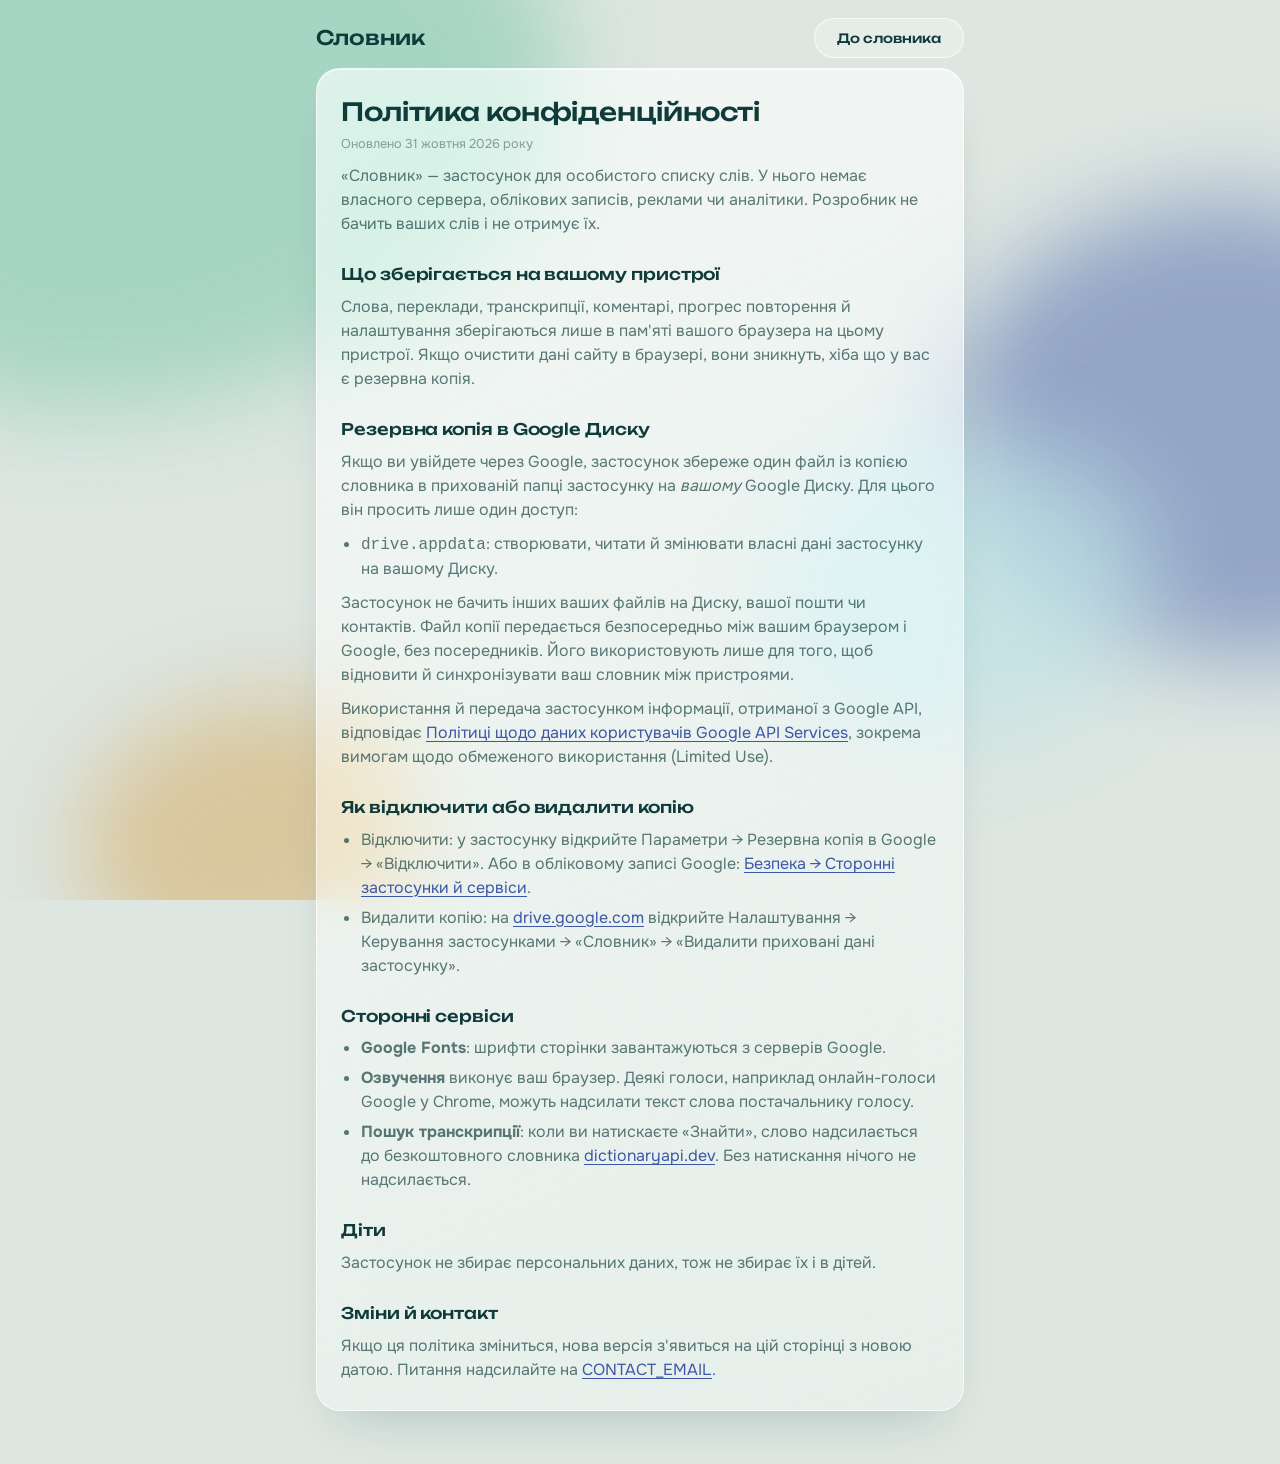
==== privacy.html @ a82ab599 "first commit" ====
<!doctype html>
<html lang="uk">
<head>
  <meta charset="utf-8">
  <meta name="viewport" content="width=device-width, initial-scale=1, viewport-fit=cover">
  <title>Політика конфіденційності</title>
  <meta name="description" content="Які дані зберігає застосунок «Словник» і де.">
  <meta name="theme-color" content="#DDE6E1" media="(prefers-color-scheme: light)">
  <meta name="theme-color" content="#0E2C2D" media="(prefers-color-scheme: dark)">
  <link rel="icon" href="icons/icon.svg" type="image/svg+xml">
  <link rel="preconnect" href="https://fonts.googleapis.com">
  <link rel="preconnect" href="https://fonts.gstatic.com" crossorigin>
  <link href="https://fonts.googleapis.com/css2?family=Onest:wght@400;500;600&family=Unbounded:wght@500&display=swap" rel="stylesheet">
  <link rel="stylesheet" href="styles.css">
  <style>
    body { padding-bottom: 40px; }
    .doc { max-width: 680px; margin: 0 auto; padding: 0 16px; }
    .doc-head { display: flex; align-items: center; justify-content: space-between; gap: 12px; padding: calc(18px + env(safe-area-inset-top)) 0 10px; }
    .doc-head a { color: var(--ink); text-decoration: none; font: 500 var(--t-l)/1 var(--f-display); }
    .doc-head .btn { min-height: 40px; font-size: var(--t-s); }
    article.panel { padding: 28px 24px; }
    article h1 { font: 500 var(--t-xl)/1.2 var(--f-display); letter-spacing: -.015em; }
    article h2 { margin-top: 28px; }
    article p, article li { color: var(--ink-soft); max-width: 64ch; }
    article p { margin-top: 10px; }
    article ul { margin: 10px 0 0; padding-left: 20px; }
    article li { margin-top: 6px; }
    article a { color: var(--accent); text-underline-offset: 3px; }
    .updated { margin-top: 8px; font-size: var(--t-s); color: var(--ink-faint); }
  </style>
</head>
<body>
  <div class="sea" aria-hidden="true">
    <span class="pebble p1"></span><span class="pebble p2"></span><span class="pebble p3"></span><span class="pebble p4"></span>
  </div>
  <div class="doc">
    <header class="doc-head">
      <a href="./">Словник</a>
      <a class="btn ghost" href="./" style="white-space:nowrap">До словника</a>
    </header>

    <article class="panel glass">
      <h1>Політика конфіденційності</h1>
      <p class="updated">Оновлено 31 жовтня 2026 року</p>

      <p>«Словник» — застосунок для особистого списку слів. У нього немає власного сервера, облікових записів, реклами чи аналітики. Розробник не бачить ваших слів і не отримує їх.</p>

      <h2>Що зберігається на вашому пристрої</h2>
      <p>Слова, переклади, транскрипції, коментарі, прогрес повторення й налаштування зберігаються лише в пам'яті вашого браузера на цьому пристрої. Якщо очистити дані сайту в браузері, вони зникнуть, хіба що у вас є резервна копія.</p>

      <h2>Резервна копія в Google Диску</h2>
      <p>Якщо ви увійдете через Google, застосунок збереже один файл із копією словника в прихованій папці застосунку на <em>вашому</em> Google Диску. Для цього він просить лише один доступ:</p>
      <ul>
        <li><code>drive.appdata</code>: створювати, читати й змінювати власні дані застосунку на вашому Диску.</li>
      </ul>
      <p>Застосунок не бачить інших ваших файлів на Диску, вашої пошти чи контактів. Файл копії передається безпосередньо між вашим браузером і Google, без посередників. Його використовують лише для того, щоб відновити й синхронізувати ваш словник між пристроями.</p>
      <p>Використання й передача застосунком інформації, отриманої з Google API, відповідає <a href="https://developers.google.com/terms/api-services-user-data-policy" rel="noopener">Політиці щодо даних користувачів Google API Services</a>, зокрема вимогам щодо обмеженого використання (Limited Use).</p>

      <h2>Як відключити або видалити копію</h2>
      <ul>
        <li>Відключити: у застосунку відкрийте Параметри → Резервна копія в Google → «Відключити». Або в обліковому записі Google: <a href="https://myaccount.google.com/connections" rel="noopener">Безпека → Сторонні застосунки й сервіси</a>.</li>
        <li>Видалити копію: на <a href="https://drive.google.com/drive/settings" rel="noopener">drive.google.com</a> відкрийте Налаштування → Керування застосунками → «Словник» → «Видалити приховані дані застосунку».</li>
      </ul>

      <h2>Сторонні сервіси</h2>
      <ul>
        <li><strong>Google Fonts</strong>: шрифти сторінки завантажуються з серверів Google.</li>
        <li><strong>Озвучення</strong> виконує ваш браузер. Деякі голоси, наприклад онлайн-голоси Google у Chrome, можуть надсилати текст слова постачальнику голосу.</li>
        <li><strong>Пошук транскрипції</strong>: коли ви натискаєте «Знайти», слово надсилається до безкоштовного словника <a href="https://dictionaryapi.dev" rel="noopener">dictionaryapi.dev</a>. Без натискання нічого не надсилається.</li>
      </ul>

      <h2>Діти</h2>
      <p>Застосунок не збирає персональних даних, тож не збирає їх і в дітей.</p>

      <h2>Зміни й контакт</h2>
      <p>Якщо ця політика зміниться, нова версія з'явиться на цій сторінці з новою датою. Питання надсилайте на <a href="mailto:CONTACT_EMAIL">CONTACT_EMAIL</a>.</p>
    </article>
  </div>
</body>
</html>
---- styles.css ----
/* ============ Токени: морське скло ============ */
:root {
  --fog: #DDE6E1;
  --deep: #0F3B3A;
  --mint: #9ED2BE;
  --cobalt: #3B57A6;
  --amber: #D49A3A;

  --bg: var(--fog);
  --ink: var(--deep);
  --ink-soft: rgba(15, 59, 58, .68);
  --ink-faint: rgba(15, 59, 58, .45);
  --glass-hi: rgba(255, 255, 255, .62);
  --glass-lo: rgba(255, 255, 255, .26);
  --glass-edge: rgba(255, 255, 255, .7);
  --glass-shade: rgba(15, 59, 58, .28);
  --field: rgba(255, 255, 255, .55);
  --accent: var(--cobalt);
  --on-accent: #fff;
  --grain-opacity: .22;
  --st-done: #2A8E66;
  --st-try: #B5731A;

  --f-display: "Unbounded", "Onest", system-ui, sans-serif;
  --f-body: "Onest", system-ui, -apple-system, "Segoe UI", sans-serif;
  --f-ipa: "Gentium Book Plus", "Charis SIL", "Doulos SIL", "Noto Serif", serif;

  /* модульна шкала 1.25 */
  --t-s: .8rem;
  --t-m: 1rem;
  --t-l: 1.25rem;
  --t-xl: 1.5625rem;
  --t-word: clamp(2.1rem, 9.5vw, 3.6rem);

  --r-slab: 34px;
  --r-panel: 24px;
  --r-row: 18px;
  --r-field: 14px;

  --ease-out: cubic-bezier(.2, .7, .2, 1);
  color-scheme: light;
}

@media (prefers-color-scheme: dark) {
  :root:not([data-theme="light"]) {
    --bg: #0E2C2D;
    --ink: #E6F0EB;
    --ink-soft: rgba(230, 240, 235, .72);
    --ink-faint: rgba(230, 240, 235, .45);
    --glass-hi: rgba(190, 235, 220, .16);
    --glass-lo: rgba(190, 235, 220, .05);
    --glass-edge: rgba(200, 240, 225, .22);
    --glass-shade: rgba(0, 0, 0, .45);
    --field: rgba(190, 235, 220, .09);
    --accent: #8EA6EE;
    --on-accent: #0E2C2D;
    --grain-opacity: .12;
    --st-done: #3A9C76;
    --st-try: #BF8528;
    color-scheme: dark;
  }
}
:root[data-theme="dark"] {
  --bg: #0E2C2D;
  --ink: #E6F0EB;
  --ink-soft: rgba(230, 240, 235, .72);
  --ink-faint: rgba(230, 240, 235, .45);
  --glass-hi: rgba(190, 235, 220, .16);
  --glass-lo: rgba(190, 235, 220, .05);
  --glass-edge: rgba(200, 240, 225, .22);
  --glass-shade: rgba(0, 0, 0, .45);
  --field: rgba(190, 235, 220, .09);
  --accent: #8EA6EE;
  --on-accent: #0E2C2D;
  --grain-opacity: .12;
  --st-done: #3A9C76;
  --st-try: #BF8528;
  color-scheme: dark;
}

/* ============ База ============ */
*, *::before, *::after { box-sizing: border-box; }
html { -webkit-text-size-adjust: 100%; }
body {
  margin: 0;
  min-height: 100dvh;
  background: var(--bg);
  color: var(--ink);
  font: 400 var(--t-m)/1.5 var(--f-body);
  -webkit-font-smoothing: antialiased;
  padding-bottom: calc(110px + env(safe-area-inset-bottom));
  overflow-x: hidden;
}
button, input, select, textarea { font: inherit; color: inherit; }
button { cursor: pointer; }
[hidden] { display: none !important; }
svg { width: 22px; height: 22px; fill: none; stroke: currentColor; stroke-width: 1.7; stroke-linecap: round; stroke-linejoin: round; flex: none; }
:focus-visible { outline: 2px solid var(--accent); outline-offset: 3px; }
h1, h2, h3, p { margin: 0; }

/* ============ Тло: скельця на мілині ============ */
.sea { position: fixed; inset: 0; z-index: -1; overflow: hidden; pointer-events: none; }
.pebble { position: absolute; filter: blur(46px); opacity: .85; }
.p1 { width: 62vmax; height: 48vmax; left: -18vmax; top: -16vmax; background: var(--mint); border-radius: 42% 58% 63% 37% / 41% 44% 56% 59%; }
.p2 { width: 40vmax; height: 36vmax; right: -14vmax; top: 22vh; background: var(--cobalt); opacity: .45; border-radius: 58% 42% 38% 62% / 49% 61% 39% 51%; }
.p3 { width: 26vmax; height: 22vmax; left: 6vw; bottom: -6vmax; background: var(--amber); opacity: .4; border-radius: 63% 37% 54% 46% / 55% 48% 52% 45%; }
.p4 { width: 30vmax; height: 24vmax; right: 10vw; bottom: 18vh; background: #BFE3E6; opacity: .7; border-radius: 40% 60% 45% 55% / 60% 40% 60% 40%; }
@media (prefers-color-scheme: dark) {
  :root:not([data-theme="light"]) .pebble { opacity: .32; }
  :root:not([data-theme="light"]) .p4 { opacity: .18; }
}
:root[data-theme="dark"] .pebble { opacity: .32; }

/* ============ Скло ============ */
.glass {
  position: relative;
  background: linear-gradient(155deg, var(--glass-hi), var(--glass-lo));
  -webkit-backdrop-filter: blur(22px) saturate(150%);
  backdrop-filter: blur(22px) saturate(150%);
  border: 1px solid var(--glass-edge);
  box-shadow:
    inset 0 1px 0 var(--glass-edge),
    0 24px 48px -28px var(--glass-shade);
  isolation: isolate;
}
/* зерно інею */
.glass::before {
  content: "";
  position: absolute; inset: 0;
  border-radius: inherit;
  pointer-events: none;
  z-index: -1;
  opacity: var(--grain-opacity);
  mix-blend-mode: overlay;
  background-image: url("data:image/svg+xml,%3Csvg xmlns='http://www.w3.org/2000/svg' width='160' height='160'%3E%3Cfilter id='n'%3E%3CfeTurbulence type='fractalNoise' baseFrequency='.9' numOctaves='2' stitchTiles='stitch'/%3E%3CfeColorMatrix values='0 0 0 0 1 0 0 0 0 1 0 0 0 0 1 0 0 0 .9 0'/%3E%3C/filter%3E%3Crect width='100%25' height='100%25' filter='url(%23n)'/%3E%3C/svg%3E");
}

/* ============ Верхня смуга ============ */
.topbar {
  display: flex; align-items: center; justify-content: space-between; gap: 12px;
  max-width: 600px; margin: 0 auto;
  padding: calc(18px + env(safe-area-inset-top)) 16px 10px;
}
.brand { font: 500 var(--t-l)/1 var(--f-display); letter-spacing: -.01em; }
.sync-chip {
  display: inline-flex; align-items: center; gap: 7px;
  min-height: 36px; padding: 6px 13px 6px 10px;
  border-radius: 999px;
  border: 1px solid var(--glass-edge);
  background: var(--glass-lo);
  -webkit-backdrop-filter: blur(12px); backdrop-filter: blur(12px);
  font-size: var(--t-s); color: var(--ink-soft);
  max-width: 62vw;
}
.sync-chip span { white-space: nowrap; overflow: hidden; text-overflow: ellipsis; }
.sync-chip svg { width: 18px; height: 18px; }
.sync-chip[data-state="ok"] svg { color: #2F8F6B; fill: rgba(47, 143, 107, .18); }
.sync-chip[data-state="busy"] svg { color: var(--accent); animation: pulse 1.1s ease-in-out infinite; }
.sync-chip[data-state="auth"], .sync-chip[data-state="err"] { color: var(--ink); border-color: var(--amber); }
.sync-chip[data-state="auth"] svg, .sync-chip[data-state="err"] svg { color: var(--amber); }
@keyframes pulse { 50% { opacity: .35; } }

main { max-width: 600px; margin: 0 auto; padding: 6px 16px 0; }
.view { animation: none; }

/* ============ Повторення ============ */
.progress { display: flex; align-items: center; gap: 12px; margin: 6px 4px 14px; font-size: var(--t-s); color: var(--ink-soft); font-variant-numeric: tabular-nums; }
.progress-bar { flex: 1; height: 4px; border-radius: 4px; background: var(--glass-lo); overflow: hidden; }
.progress-bar i { display: block; height: 100%; background: var(--accent); border-radius: inherit; transition: width .4s var(--ease-out); }

.slab {
  border-radius: var(--r-slab);
  padding: 26px 24px 24px;
  min-height: clamp(240px, 36vh, 320px);
  display: flex; flex-direction: column;
  cursor: pointer;
  -webkit-tap-highlight-color: transparent;
}
.slab-top { display: flex; align-items: flex-start; gap: 12px; }
.word {
  flex: 1; min-width: 0;
  font: 500 var(--t-word)/1.05 var(--f-display);
  letter-spacing: -.025em;
  overflow-wrap: break-word;
  hyphens: none;
}
.word.mid { font-size: clamp(1.75rem, 7.4vw, 3rem); }
.word.long { font-size: clamp(1.45rem, 6vw, 2.3rem); line-height: 1.14; }
.ipa { font-family: var(--f-ipa); font-size: var(--t-l); letter-spacing: .01em; }
.slab .ipa { margin-top: 12px; color: var(--ink-soft); }

.speak {
  flex: none;
  width: 48px; height: 48px; border-radius: 50%;
  display: grid; place-items: center;
  border: 1px solid var(--glass-edge);
  background: var(--glass-hi);
  color: var(--ink);
}
.speak.speaking { color: var(--accent); }
.speak.speaking svg path:last-child { animation: pulse .9s ease-in-out infinite; }

/* Під інеєм */
.answer {
  position: relative;
  margin-top: auto;
  padding-top: 28px;
  border-top: 1px solid var(--glass-edge);
}
.answer-content { filter: blur(10px); opacity: .5; transition: filter .7s var(--ease-out), opacity .7s var(--ease-out); user-select: none; }
.translation { font: 500 var(--t-xl)/1.25 var(--f-body); overflow-wrap: anywhere; }
.comment { margin-top: 10px; color: var(--ink-soft); white-space: pre-wrap; overflow-wrap: anywhere; max-width: 62ch; }
.frost-hint {
  position: absolute; inset: 28px 0 0;
  display: grid; place-items: center;
  color: var(--ink-soft); font-size: var(--t-s);
  transition: opacity .35s ease;
}
.frost-hint span {
  padding: 8px 14px; border-radius: 999px;
  background: var(--glass-hi); border: 1px solid var(--glass-edge);
  -webkit-backdrop-filter: blur(8px); backdrop-filter: blur(8px);
}
.grades:focus { outline: none; }
.slab.revealed { cursor: default; }
.slab.revealed .answer-content { filter: none; opacity: 1; user-select: text; }
.slab.revealed .frost-hint { opacity: 0; pointer-events: none; }

.actions { margin-top: 16px; }
.reveal-btn { width: 100%; }
.grades { display: grid; grid-template-columns: repeat(4, 1fr); gap: 8px; }
.grade {
  display: flex; flex-direction: column; align-items: center; gap: 2px;
  min-height: 62px; padding: 10px 4px;
  border-radius: var(--r-row);
  border: 1px solid var(--glass-edge);
  background: linear-gradient(160deg, var(--glass-hi), var(--glass-lo));
  -webkit-backdrop-filter: blur(16px); backdrop-filter: blur(16px);
  font-weight: 600;
}
.grade small { font-weight: 400; font-size: var(--t-s); color: var(--ink-soft); font-variant-numeric: tabular-nums; }
.grade[data-g="0"] { box-shadow: inset 0 -3px 0 var(--amber); }
.grade[data-g="1"] { box-shadow: inset 0 -3px 0 #B9A27A; }
.grade[data-g="2"] { box-shadow: inset 0 -3px 0 #4FA585; }
.grade[data-g="3"] { box-shadow: inset 0 -3px 0 var(--accent); }
.grade:active { transform: translateY(1px); }
.keys-hint { margin-top: 12px; text-align: center; font-size: var(--t-s); color: var(--ink-faint); }
@media (hover: none) { .keys-hint { display: none; } }

/* Підсумок перед стартом і порожні стани */
.intro { border-radius: var(--r-slab); padding: 30px 24px 24px; }
.intro h2 { font: 500 var(--t-xl)/1.25 var(--f-display); letter-spacing: -.015em; max-width: 22ch; }
.intro p { margin-top: 12px; color: var(--ink-soft); max-width: 46ch; }
.intro .btn { margin-top: 24px; }
.tally { display: flex; gap: 10px; margin-top: 22px; flex-wrap: wrap; }
.tally span { padding: 6px 12px; border-radius: 999px; background: var(--glass-lo); border: 1px solid var(--glass-edge); font-size: var(--t-s); color: var(--ink-soft); }
.tally b { color: var(--ink); font-weight: 600; }

/* ============ Кнопки й поля ============ */
.btn {
  display: inline-flex; align-items: center; justify-content: center; gap: 8px;
  min-height: 48px; padding: 0 22px;
  border-radius: 999px;
  border: 1px solid transparent;
  font-weight: 600;
  text-decoration: none;
  transition: transform .12s ease, background-color .2s ease;
}
.btn:active { transform: scale(.98); }
.btn.primary { background: var(--accent); color: var(--on-accent); box-shadow: inset 0 1px 0 rgba(255,255,255,.35), 0 10px 24px -12px var(--accent); }
.btn.ghost { background: var(--glass-lo); border-color: var(--glass-edge); color: var(--ink); }
.btn.danger { background: transparent; color: #B4532A; border-color: rgba(180, 83, 42, .35); }
.btn.danger.confirm { background: #B4532A; color: #fff; }
.btn.small { min-height: 40px; padding: 0 14px; font-size: var(--t-s); }
.btn:disabled { opacity: .5; cursor: default; }
.icon-btn {
  width: 44px; height: 44px; flex: none;
  display: grid; place-items: center;
  border-radius: 50%; border: 1px solid var(--glass-edge);
  background: var(--glass-lo);
}

.field { display: grid; gap: 6px; margin-top: 16px; }
.field > span { font-size: var(--t-s); color: var(--ink-soft); font-weight: 500; display: flex; justify-content: space-between; }
.field input:not([type="range"]), .field select, .field textarea {
  width: 100%;
  min-height: 48px;
  padding: 12px 14px;
  border-radius: var(--r-field);
  border: 1px solid var(--glass-edge);
  background: var(--field);
  outline: none;
  transition: border-color .2s ease, box-shadow .2s ease;
}
.field textarea { resize: vertical; min-height: 84px; line-height: 1.45; }
.field input:focus-visible, .field select:focus-visible, .field textarea:focus-visible { border-color: var(--accent); box-shadow: 0 0 0 3px color-mix(in srgb, var(--accent) 22%, transparent); outline: none; }
.field input.ipa { font-size: var(--t-l); }
.field input[type="range"] { width: 100%; accent-color: var(--accent); min-height: 32px; }
.with-action { display: flex; gap: 8px; align-items: center; }
.with-action input { flex: 1; min-width: 0; }

.switch { display: flex; align-items: center; gap: 12px; margin-top: 18px; cursor: pointer; }
.switch input { position: absolute; opacity: 0; width: 1px; height: 1px; }
.switch-track { flex: none; width: 46px; height: 28px; border-radius: 999px; background: var(--field); border: 1px solid var(--glass-edge); position: relative; transition: background-color .2s ease; }
.switch-track::after { content: ""; position: absolute; top: 3px; left: 3px; width: 20px; height: 20px; border-radius: 50%; background: var(--ink-faint); transition: transform .2s var(--ease-out), background-color .2s ease; }
.switch input:checked + .switch-track { background: var(--accent); }
.switch input:checked + .switch-track::after { transform: translateX(18px); background: var(--on-accent); }
.switch input:focus-visible + .switch-track { outline: 2px solid var(--accent); outline-offset: 3px; }

/* ============ Список ============ */
.search { display: flex; align-items: center; gap: 10px; padding: 0 16px; border-radius: var(--r-row); position: sticky; top: 8px; z-index: 2; }
.search svg { color: var(--ink-faint); }
.search input { flex: 1; min-width: 0; min-height: 52px; border: 0; background: none; outline: none; }
.search:focus-within { outline: 2px solid var(--accent); outline-offset: 2px; }
.list-meta { margin: 14px 4px 8px; font-size: var(--t-s); color: var(--ink-soft); }
.word-list { list-style: none; margin: 0; padding: 0; display: grid; gap: 8px; }
.word-row {
  display: grid; grid-template-columns: 1fr auto; align-items: center; gap: 4px 12px;
  padding: 12px 10px 12px 16px;
  border-radius: var(--r-row);
  background: linear-gradient(160deg, var(--glass-hi), var(--glass-lo));
  border: 1px solid var(--glass-edge);
  -webkit-backdrop-filter: blur(14px); backdrop-filter: blur(14px);
}
.word-row .open { all: unset; cursor: pointer; display: grid; gap: 2px; min-width: 0; border-radius: 10px; }
.word-row .open:focus-visible { outline: 2px solid var(--accent); outline-offset: 4px; }
.row-word { font: 500 var(--t-l)/1.2 var(--f-display); letter-spacing: -.01em; overflow-wrap: anywhere; }
.row-word .ipa { font-size: var(--t-m); color: var(--ink-soft); font-weight: 400; letter-spacing: 0; margin-left: 6px; white-space: nowrap; display: inline-block; }
.row-tr { color: var(--ink-soft); overflow-wrap: anywhere; }
.row-side { display: flex; align-items: center; gap: 6px; }
.due { font-size: var(--t-s); color: var(--ink-faint); white-space: nowrap; font-variant-numeric: tabular-nums; }
.due.now { color: var(--amber); font-weight: 600; }
.word-row .icon-btn { width: 42px; height: 42px; background: transparent; border-color: transparent; }
.empty { padding: 28px 8px; color: var(--ink-soft); }
.empty .btn { margin-top: 16px; }

/* ============ Налаштування ============ */
.panel { border-radius: var(--r-panel); padding: 22px 20px; margin-bottom: 14px; }
.panel h2 { font: 500 var(--t-m)/1.3 var(--f-display); letter-spacing: -.005em; }
.panel .muted { margin-top: 8px; color: var(--ink-soft); font-size: .92rem; max-width: 60ch; }
.panel > .btn { margin-top: 18px; }
.row-btns { display: flex; flex-wrap: wrap; gap: 10px; margin-top: 18px; }
.file-btn { cursor: pointer; }
.file-btn input { position: absolute; opacity: 0; width: 1px; height: 1px; }
.file-btn:focus-within { outline: 2px solid var(--accent); outline-offset: 3px; }

/* ============ Док ============ */
.dock {
  position: fixed; z-index: 5;
  left: 50%; transform: translateX(-50%);
  bottom: calc(14px + env(safe-area-inset-bottom));
  width: min(568px, calc(100% - 32px));
  display: grid; grid-template-columns: 1fr 1fr auto 1fr 1fr;
  align-items: center; gap: 2px;
  padding: 6px;
  border-radius: 26px;
}
.dock button {
  display: flex; flex-direction: column; align-items: center; gap: 3px;
  min-height: 54px; padding: 6px 2px;
  border: 0; background: none; border-radius: 18px;
  font-size: .66rem; letter-spacing: -.01em; color: var(--ink-soft);
  min-width: 0;
}
.dock button span { max-width: 100%; overflow: hidden; text-overflow: ellipsis; white-space: nowrap; }
.dock button[aria-current="page"] { color: var(--ink); background: var(--glass-hi); }
.dock button[aria-current="page"] svg { color: var(--accent); }
.dock .dock-add {
  width: 54px; height: 54px; min-height: 0; padding: 0; margin: 0 2px;
  border-radius: 20px;
  display: grid; place-items: center;
  background: var(--accent); color: var(--on-accent);
  box-shadow: inset 0 1px 0 rgba(255,255,255,.35), 0 10px 22px -10px var(--accent);
}
.dock .dock-add svg { width: 26px; height: 26px; stroke-width: 2.2; }

/* ============ Редактор (аркуш) ============ */
.sheet {
  width: min(560px, 100%);
  max-height: calc(100dvh - 24px);
  margin: auto auto 0;
  padding: 0;
  border-radius: 28px 28px 0 0;
  color: var(--ink);
  overflow: auto;
  background: linear-gradient(160deg, var(--glass-hi), var(--glass-lo)), color-mix(in srgb, var(--bg) 90%, transparent);
}
.sheet form { padding: 20px 20px calc(20px + env(safe-area-inset-bottom)); }
.sheet::backdrop { background: color-mix(in srgb, var(--deep) 35%, transparent); -webkit-backdrop-filter: blur(4px); backdrop-filter: blur(4px); }
.sheet[open] { animation: sheet-in .32s var(--ease-out); }
@keyframes sheet-in { from { transform: translateY(40px); opacity: 0; } }
.sheet-head { display: flex; align-items: center; justify-content: space-between; }
.sheet-head h2 { font: 500 var(--t-l)/1.2 var(--f-display); }
.sheet-actions { display: flex; justify-content: space-between; gap: 10px; margin-top: 22px; }
.sheet-actions .primary { margin-left: auto; }
.form-error { color: #B4532A; font-size: var(--t-s); min-height: 1.2em; margin-top: 10px; }
@media (min-width: 640px) {
  .sheet { margin: auto; border-radius: 28px; }
}

/* ============ Тост ============ */
.toast {
  position: fixed; z-index: 10;
  left: 50%; bottom: calc(100px + env(safe-area-inset-bottom));
  transform: translate(-50%, 12px);
  max-width: calc(100% - 32px);
  padding: 12px 18px; border-radius: 16px;
  background: var(--ink); color: var(--bg);
  font-size: .92rem;
  opacity: 0; pointer-events: none;
  transition: opacity .25s ease, transform .25s var(--ease-out);
}
.toast.show { opacity: 1; transform: translate(-50%, 0); }

@media (prefers-reduced-motion: reduce) {
  *, *::before, *::after { animation-duration: .01ms !important; animation-iteration-count: 1 !important; transition-duration: .01ms !important; }
}

/* ============ Мова, яку вивчаю: скельця ============ */
.deck-grid {
  display: grid;
  grid-template-columns: repeat(auto-fill, minmax(108px, 1fr));
  gap: 10px;
  margin-top: 18px;
}
.deck-tile {
  position: relative;
  overflow: hidden;
  display: flex; flex-direction: column; align-items: flex-start; justify-content: flex-end;
  gap: 2px;
  min-height: 112px;
  padding: 14px 14px 13px;
  text-align: left;
  border: 1px solid var(--glass-edge);
  /* у кожного скельця своя обкатана форма */
  border-radius: 26px 20px 28px 22px / 22px 28px 20px 26px;
  background: linear-gradient(150deg, var(--glass-hi), var(--glass-lo));
  -webkit-backdrop-filter: blur(14px); backdrop-filter: blur(14px);
  box-shadow: inset 0 1px 0 var(--glass-edge);
  transition: transform .25s var(--ease-out), box-shadow .25s ease, background-color .25s ease, border-color .25s ease;
}
.deck-tile:nth-child(3n+2) { border-radius: 20px 28px 22px 26px / 28px 22px 26px 20px; }
.deck-tile:nth-child(3n+3) { border-radius: 28px 22px 20px 28px / 20px 26px 28px 22px; }
.deck-tile:hover { transform: translateY(-1px); }
.deck-code {
  position: absolute; top: -4px; right: 8px;
  font: 600 2.5rem/1 var(--f-display);
  letter-spacing: -.04em;
  color: var(--ink);
  opacity: .07;
  pointer-events: none;
  transition: opacity .25s ease, color .25s ease;
}
.deck-name { font: 500 var(--t-m)/1.2 var(--f-display); letter-spacing: -.01em; }
.deck-sub { display: flex; flex-direction: column; font-size: var(--t-s); color: var(--ink-soft); line-height: 1.35; }
.deck-sub b { font-weight: 600; color: var(--amber); }

.deck-tile.on {
  border-color: color-mix(in srgb, var(--accent) 55%, var(--glass-edge));
  background:
    radial-gradient(120% 90% at 85% 0%, color-mix(in srgb, var(--mint) 70%, transparent), transparent 70%),
    linear-gradient(150deg, var(--glass-hi), var(--glass-lo));
  box-shadow:
    inset 0 1px 0 var(--glass-edge),
    0 0 0 2px color-mix(in srgb, var(--accent) 30%, transparent),
    0 14px 30px -18px var(--accent);
  transform: translateY(-2px);
}
.deck-tile.on .deck-code { opacity: .22; color: var(--accent); }
.deck-tile.on::after {
  content: "";
  position: absolute; top: 12px; left: 14px;
  width: 8px; height: 8px; border-radius: 50%;
  background: var(--accent);
  box-shadow: 0 0 0 4px color-mix(in srgb, var(--accent) 18%, transparent);
}

.deck-tile.add {
  align-items: center; justify-content: center; gap: 6px;
  background: transparent;
  -webkit-backdrop-filter: none; backdrop-filter: none;
  border: 1.5px dashed color-mix(in srgb, var(--ink) 22%, transparent);
  box-shadow: none;
  color: var(--ink-soft);
}
.deck-tile.add .deck-name { font-family: var(--f-body); font-weight: 600; font-size: .92rem; }
.deck-tile.add[aria-expanded="true"] { border-style: solid; color: var(--ink); }

.deck-add { display: flex; flex-wrap: nowrap; gap: 8px; margin-top: 12px; }
.deck-add .btn { flex: none; }
.deck-add select {
  flex: 1 1 0; min-width: 0; text-overflow: ellipsis; min-height: 48px; padding: 0 14px;
  border-radius: var(--r-field); border: 1px solid var(--glass-edge); background: var(--field);
}
.link-btn {
  margin-top: 14px; padding: 6px 0;
  border: 0; background: none;
  color: #B4532A; font-size: var(--t-s); font-weight: 500;
  text-decoration: underline; text-underline-offset: 3px;
}
.sheet-sub { margin-top: 4px; font-size: var(--t-s); color: var(--ink-soft); }
.panel > #testVoice { margin-top: 20px; }

/* ============ Кнопка «Увійти через Google» (за правилами оформлення Google) ============ */
.gsi-btn {
  --gsi-bg: #FFFFFF; --gsi-border: #747775; --gsi-text: #1F1F1F;
  position: relative;
  display: inline-flex; align-items: center; gap: 10px;
  height: 44px; padding: 0 16px 0 12px;
  border-radius: 22px;
  border: 1px solid var(--gsi-border);
  background: var(--gsi-bg);
  color: var(--gsi-text);
  font: 500 14px/20px "Roboto", var(--f-body);
  letter-spacing: .25px;
  white-space: nowrap;
  overflow: hidden;
  transition: box-shadow .2s ease;
}
.gsi-btn::after { content: ""; position: absolute; inset: 0; background: var(--gsi-text); opacity: 0; transition: opacity .2s ease; }
.gsi-btn:hover::after { opacity: .08; }
.gsi-btn:active::after { opacity: .12; }
.gsi-btn:hover { box-shadow: 0 1px 2px rgba(60, 64, 67, .3), 0 1px 3px 1px rgba(60, 64, 67, .15); }
.gsi-logo { width: 20px; height: 20px; stroke: none; }
.gsi-btn:disabled { cursor: default; box-shadow: none; }
.gsi-btn:disabled::after { opacity: 0; }
.gsi-btn:disabled > * { opacity: .38; }
.gsi-btn:disabled { border-color: color-mix(in srgb, var(--gsi-text) 12%, transparent); background: color-mix(in srgb, var(--gsi-bg) 38%, transparent); }
@media (prefers-color-scheme: dark) {
  :root:not([data-theme="light"]) .gsi-btn { --gsi-bg: #131314; --gsi-border: #8E918F; --gsi-text: #E3E3E3; }
}
:root[data-theme="dark"] .gsi-btn { --gsi-bg: #131314; --gsi-border: #8E918F; --gsi-text: #E3E3E3; }

.fine-print { margin-top: 16px; font-size: var(--t-s); color: var(--ink-faint); max-width: 60ch; }
.fine-print a { color: var(--ink-soft); text-underline-offset: 3px; }

/* ============ Прогрес ============ */
.today { border-radius: var(--r-slab); padding: 26px 22px 20px; }
.today h2 { font: 500 var(--t-xl)/1.25 var(--f-display); letter-spacing: -.015em; max-width: 22ch; }
.today > p { margin-top: 8px; color: var(--ink-soft); max-width: 50ch; }
/* скельця цілі: одне на кожне слово */
/* Один ряд, ніколи не переноситься: скельця ділять ширину порівну, але не ширші за 40px */
.pebbles { display: flex; flex-wrap: nowrap; align-items: center; gap: 6px; margin-top: 22px; min-width: 0; }
.pebbles.tight { gap: 4px; }
.pebbles i {
  flex: 1 1 0; min-width: 0; max-width: 40px;
  aspect-ratio: 6 / 5;
  border-radius: 48% 52% 44% 56% / 56% 46% 54% 44%;
  /* порожнє: матове скельце, що чекає */
  background: linear-gradient(160deg, var(--glass-hi), var(--glass-lo));
  box-shadow: inset 0 0 0 1px color-mix(in srgb, var(--ink) 24%, transparent), inset 0 1px 0 var(--glass-edge);
  transition: background .35s ease, box-shadow .35s ease;
}
/* кожне трохи по-своєму обкатане й повернуте */
.pebbles i:nth-child(4n+1) { transform: rotate(-4deg); }
.pebbles i:nth-child(4n+2) { border-radius: 56% 44% 52% 48% / 45% 58% 42% 55%; transform: rotate(3deg) translateY(1px); }
.pebbles i:nth-child(4n+3) { border-radius: 44% 56% 58% 42% / 52% 44% 56% 48%; transform: rotate(-2deg) translateY(-1px); }
.pebbles i:nth-child(4n)   { border-radius: 52% 48% 40% 60% / 50% 56% 44% 50%; transform: rotate(5deg); }
/* заповнене: зелене морське скло з відблиском і глибиною */
.pebbles i.on {
  background:
    radial-gradient(60% 50% at 30% 26%, rgba(255,255,255,.7), transparent 70%),
    linear-gradient(165deg, color-mix(in srgb, var(--st-done) 70%, #fff) 0%, var(--st-done) 55%, color-mix(in srgb, var(--st-done) 80%, #000) 100%);
  box-shadow: inset 0 -2px 3px rgba(0,0,0,.12), 0 3px 8px -4px var(--st-done);
}
/* наступне, яке заповниться */
.pebbles i.next { box-shadow: inset 0 0 0 1.5px color-mix(in srgb, var(--st-done) 70%, transparent), inset 0 1px 0 var(--glass-edge); }
.pebbles .extra { flex: none; font-size: var(--t-s); font-weight: 600; color: var(--st-done); padding-left: 4px; font-variant-numeric: tabular-nums; }
.goal-bar {
  margin-top: 22px; height: 16px; border-radius: 16px;
  background: linear-gradient(160deg, var(--glass-hi), var(--glass-lo));
  box-shadow: inset 0 0 0 1px color-mix(in srgb, var(--ink) 14%, transparent);
  overflow: hidden;
}
.goal-bar i {
  display: block; height: 100%; border-radius: inherit;
  background: radial-gradient(50% 60% at 20% 20%, rgba(255,255,255,.5), transparent 70%), var(--st-done);
}
.goal-row { display: flex; align-items: center; justify-content: space-between; gap: 12px; margin-top: 22px; padding-top: 16px; border-top: 1px solid var(--glass-edge); }
.goal-row > span { font-weight: 500; white-space: nowrap; }
.stepper { display: flex; align-items: center; gap: 6px; }
.stepper input {
  width: 64px; min-height: 44px; text-align: center;
  border-radius: var(--r-field); border: 1px solid var(--glass-edge); background: var(--field);
  font: 600 var(--t-l)/1 var(--f-body); font-variant-numeric: tabular-nums;
  -moz-appearance: textfield;
}
.stepper input::-webkit-inner-spin-button, .stepper input::-webkit-outer-spin-button { -webkit-appearance: none; margin: 0; }

.period-grid { display: grid; grid-template-columns: repeat(2, 1fr); gap: 10px; margin: 14px 0; }
@media (min-width: 560px) { .period-grid { grid-template-columns: repeat(4, 1fr); } }
.period {
  display: flex; flex-direction: column; align-items: flex-start; gap: 2px;
  padding: 14px 14px 12px;
  text-align: left;
  border-radius: 22px;
  border: 1px solid var(--glass-edge);
  background: linear-gradient(150deg, var(--glass-hi), var(--glass-lo));
  -webkit-backdrop-filter: blur(14px); backdrop-filter: blur(14px);
  transition: transform .2s var(--ease-out);
}
.period:hover { transform: translateY(-1px); }
.period-name { font-size: var(--t-s); color: var(--ink-soft); font-weight: 500; }
.period-num { font: 500 2rem/1.1 var(--f-display); letter-spacing: -.02em; font-variant-numeric: tabular-nums; margin-top: 4px; }
.period-sub { font-size: var(--t-s); color: var(--ink-faint); }

.cal-head { display: flex; align-items: center; justify-content: space-between; gap: 8px; }
.cal-head h2 { text-align: center; flex: 1; }
.cal-head .icon-btn:disabled { opacity: .3; cursor: default; }
.cal-grid { display: grid; grid-template-columns: repeat(7, minmax(0, 54px)); justify-content: space-between; gap: 6px; margin-top: 16px; }
.cal-wd { text-align: center; font-size: var(--t-s); color: var(--ink-faint); padding-bottom: 2px; }
.cal-day {
  aspect-ratio: 1;
  display: grid; place-items: center;
  border: 0; padding: 0;
  border-radius: 46% 54% 50% 50% / 52% 48% 52% 48%;
  background: var(--glass-lo);
  font-size: .9rem; font-variant-numeric: tabular-nums;
  color: var(--ink-soft);
  transition: transform .15s ease;
}
.cal-day:nth-child(2n) { border-radius: 52% 48% 46% 54% / 48% 54% 46% 52%; }
.cal-day.done { background: radial-gradient(circle at 30% 26%, rgba(255,255,255,.45), transparent 50%), var(--st-done); color: #fff; font-weight: 600; }
.cal-day.try { box-shadow: inset 0 0 0 2px var(--st-try); color: var(--ink); font-weight: 500; }
.cal-day.future { opacity: .35; cursor: default; }
.cal-day.today:not(.sel) { outline: 1.5px dashed var(--ink-soft); outline-offset: 2px; }
.cal-day.sel { outline: 2.5px solid var(--accent); outline-offset: 2px; }
.cal-day:not(:disabled):active { transform: scale(.94); }
.legend { display: flex; flex-wrap: wrap; gap: 8px 16px; margin-top: 18px; font-size: var(--t-s); color: var(--ink-soft); }
.legend span { display: inline-flex; align-items: center; gap: 7px; }
.st-mark { display: inline-block; width: 12px; height: 12px; border-radius: 50%; flex: none; }
.st-mark.done { background: var(--st-done); }
.st-mark.try { box-shadow: inset 0 0 0 2px var(--st-try); }
.st-mark.none { background: var(--glass-hi); box-shadow: inset 0 0 0 1px var(--glass-edge); }

.day-panel h2 { font: 500 var(--t-m)/1.3 var(--f-display); }
.day-line { margin-top: 10px; display: flex; align-items: center; gap: 9px; color: var(--ink); }
.day-panel .tally { margin-top: 14px; }
.tally .g0 b { color: var(--st-try); }
.day-words { list-style: none; margin: 16px 0 0; padding: 0; display: grid; gap: 2px; }
.day-words li { display: flex; align-items: baseline; gap: 10px; padding: 8px 0; border-bottom: 1px solid var(--glass-edge); }
.day-words li:last-child { border-bottom: 0; }
.dw-word { font: 500 var(--t-m)/1.3 var(--f-display); letter-spacing: -.01em; }
.dw-tr { color: var(--ink-soft); flex: 1; min-width: 0; overflow-wrap: anywhere; }
.dw-tag { font-size: var(--t-s); color: var(--accent); font-weight: 600; }

/* ============ Діаграма ============ */
.sheet-body { padding: 20px 20px calc(20px + env(safe-area-inset-bottom)); }
#chartDlg .sheet-head h2 { font-size: var(--t-l); }
.chart { display: grid; grid-template-columns: 26px minmax(0, 1fr); grid-template-rows: 200px auto; column-gap: 6px; margin-top: 22px; }
.chart-y { position: relative; font-size: .72rem; color: var(--ink-faint); font-variant-numeric: tabular-nums; }
.chart-y span { position: absolute; right: 0; transform: translateY(50%); }
.chart-plot { position: relative; display: flex; align-items: stretch; gap: 2px; border-bottom: 1px solid color-mix(in srgb, var(--ink) 25%, transparent); }
.bar { flex: 1; min-width: 0; display: flex; align-items: flex-end; justify-content: center; border: 0; padding: 0; background: none; cursor: pointer; border-radius: 6px 6px 0 0; }
.bar i { display: block; width: 100%; max-width: 30px; border-radius: 4px 4px 0 0; }
.bar.done i { background: var(--st-done); }
.bar.try i { background: var(--st-try); }
.bar.none i, .bar.future i { height: 2px !important; background: color-mix(in srgb, var(--ink) 18%, transparent); }
.bar.future { cursor: default; }
.bar.hot { background: color-mix(in srgb, var(--ink) 6%, transparent); }
.goal-line { position: absolute; left: 0; right: 0; border-top: 1.5px dashed color-mix(in srgb, var(--ink) 45%, transparent); pointer-events: none; z-index: 1; }
.goal-line span { position: absolute; right: 0; bottom: 3px; font-size: .72rem; color: var(--ink-soft); background: color-mix(in srgb, var(--bg) 70%, transparent); padding: 0 4px; border-radius: 4px; }
.chart-x { grid-column: 2; display: flex; gap: 2px; margin-top: 6px; }
.chart-x span { flex: 1; min-width: 0; text-align: center; font-size: .72rem; color: var(--ink-faint); white-space: nowrap; overflow: visible; }
.chart.dense .chart-x span { font-size: .66rem; }
.chart-axis-note { margin-top: 10px; font-size: .72rem; color: var(--ink-faint); }
.chart-info { margin-top: 14px; min-height: 2.8em; font-size: .92rem; color: var(--ink); }
.link-inline { border: 0; background: none; padding: 0; color: var(--accent); font-weight: 600; text-decoration: underline; text-underline-offset: 3px; }
.chart-nav { display: flex; justify-content: space-between; margin-top: 8px; }
.chart-nav .btn:disabled { visibility: hidden; }

#chartTitle:focus { outline: none; }

/* ============ Вузькі телефони ============ */
@media (max-width: 400px) {
  /* у нижній панелі підпис лише в активної вкладки, решта — іконки з прихованою назвою */
  .dock button:not([aria-current="page"]):not(.dock-add) span {
    position: absolute; width: 1px; height: 1px; overflow: hidden; clip: rect(0 0 0 0); white-space: nowrap;
  }
  .dock button svg { width: 24px; height: 24px; }
  /* активна вкладка ширша, щоб її підпис вміщався повністю */
  .dock { display: flex; }
  .dock button { flex: 1 1 0; }
  .dock button[aria-current="page"] { flex: 1.9 1 0; }
  .dock .dock-add { flex: none; }
}
@media (max-width: 360px) {
  .today { padding: 22px 18px 18px; }
  .slab, .intro { padding-left: 20px; padding-right: 20px; }
  .panel { padding-left: 16px; padding-right: 16px; }
  .stepper .icon-btn { width: 40px; height: 40px; }
  .stepper input { width: 54px; }
  .period { padding: 12px 12px 10px; }
  .period-num { font-size: 1.7rem; }
  .grades { gap: 6px; }
  .grade { font-size: .9rem; }
  .chart-x span { font-size: .64rem; }
  .deck-name { font-size: .92rem; }
  .deck-add .btn { padding: 0 16px; }
  .deck-add select { padding: 0 10px; }
}

/* ============ Підказки в редакторі ============ */
.suggest { margin-top: 10px; }
.chips { display: flex; flex-wrap: wrap; gap: 6px; }
.chip {
  display: inline-flex; align-items: baseline; gap: 6px;
  max-width: 100%;
  padding: 7px 12px;
  border-radius: 14px;
  border: 1px solid var(--glass-edge);
  background: var(--glass-hi);
  text-align: left;
  font-size: .92rem;
  transition: background-color .2s ease, border-color .2s ease;
}
.chip .ipa { font-size: var(--t-m); }
.chip-tag { font-size: .72rem; color: var(--ink-soft); }
.chip-group + .chip-group { margin-top: 12px; }
.chip-group-title { font-size: var(--t-s); color: var(--ink-soft); margin-bottom: 6px; max-width: 60ch; }
.chip-group-title b { font-weight: 600; color: var(--ink); margin-right: 2px; }
.chip:hover { border-color: color-mix(in srgb, var(--accent) 45%, var(--glass-edge)); }
.chip.picked { border-color: var(--accent); background: color-mix(in srgb, var(--accent) 12%, var(--glass-hi)); }
.suggest-note { margin-top: 8px; font-size: var(--t-s); color: var(--ink-soft); max-width: 60ch; }
.field-head { display: flex; justify-content: space-between; align-items: baseline; gap: 10px; font-size: var(--t-s); color: var(--ink-soft); font-weight: 500; }
.field-head .link-inline { font-size: var(--t-s); }
.speaking { color: var(--accent) !important; }

/* ============ Приклади ============ */
.examples { list-style: none; margin: 16px 0 0; padding: 14px 0 0; border-top: 1px solid var(--glass-edge); display: grid; gap: 10px; }
.examples li { display: flex; align-items: flex-start; gap: 10px; }
.ex-play {
  flex: none; width: 34px; height: 34px; margin-top: -4px;
  display: grid; place-items: center;
  border-radius: 50%; border: 1px solid var(--glass-edge); background: var(--glass-hi);
  color: var(--ink-soft);
}
.ex-play svg { width: 18px; height: 18px; }
.ex-text { display: grid; gap: 2px; min-width: 0; }
.ex-t { font-weight: 500; overflow-wrap: anywhere; }
.ex-tr { font-size: .92rem; color: var(--ink-soft); overflow-wrap: anywhere; }
.slab:not(.revealed) .ex-play { visibility: hidden; }
.field-label { font-size: var(--t-s); color: var(--ink-soft); font-weight: 500; }
.field-hint { font-size: var(--t-s); color: var(--ink-faint); }
#fEx { font-family: var(--f-body); }

/* ============ Форми (неправильні дієслова тощо) ============ */
.forms-ask { margin-top: 10px; font-size: var(--t-s); color: var(--ink-soft); }
.forms { display: flex; flex-wrap: wrap; align-items: center; gap: 0; margin-top: 12px; border-radius: 16px; width: fit-content; max-width: 100%; }
.form {
  position: relative;
  padding: 8px 14px;
  border: 1px solid var(--glass-edge);
  background: var(--glass-hi);
  font: 500 var(--t-l)/1.2 var(--f-display);
  letter-spacing: -.01em;
  color: var(--ink);
  margin-left: -1px;
}
.form:first-child { border-radius: 16px 0 0 16px; margin-left: 0; }
.form:last-child { border-radius: 0 16px 16px 0; }
.form:only-child { border-radius: 16px; }
.form.base { color: var(--ink-soft); }
.form:hover { background: color-mix(in srgb, var(--accent) 10%, var(--glass-hi)); }
.forms.speaking .form { color: var(--accent); }
.slab:not(.revealed) .form { visibility: hidden; }
.row-forms { font-size: var(--t-s); color: var(--ink-faint); }

/* ============ Готові набори ============ */
.sets { list-style: none; margin: 16px 0 0; padding: 0; display: grid; gap: 10px; }
.set-row { display: flex; align-items: center; justify-content: space-between; gap: 12px; padding: 12px 14px; border-radius: 18px; border: 1px solid var(--glass-edge); background: var(--glass-lo); }
.set-text { display: grid; gap: 2px; min-width: 0; }
.set-name { font: 500 var(--t-m)/1.3 var(--f-display); }
.set-sub { font-size: var(--t-s); color: var(--ink-soft); }
.set-row .btn { flex: none; }

/* ============ Модальні вікна: поверх екрана, сторінка під ними не гортається ============ */
/* .glass задає position: relative — тут повертаємо fixed (dialog.sheet сильніший за .glass) */
dialog.sheet {
  position: fixed;
  inset: auto 0 0 0;
  margin: 0 auto;
  max-height: calc(100dvh - 24px);
  overflow-y: auto;
  overscroll-behavior: contain;
}
@media (min-width: 640px) {
  dialog.sheet { inset: 0; margin: auto; height: fit-content; max-height: calc(100dvh - 48px); }
}
html:has(dialog[open]) { overflow: hidden; }
html:has(dialog[open]) body { overflow: hidden; }

/* ============ Повторення: рядок цілі й підсумок ============ */
.goal-strip {
  margin-top: 18px;
  padding: 12px 14px 14px;
  border-radius: 18px;
  border: 1px solid var(--glass-edge);
  background: var(--glass-lo);
}
.goal-strip .pebbles, .goal-strip .goal-bar { margin-top: 10px; }
.goal-strip-text { display: flex; align-items: center; gap: 8px; font-size: .92rem; color: var(--ink-soft); }
.goal-strip-text b { color: var(--ink); font-weight: 600; }
.goal-strip-text svg { width: 18px; height: 18px; color: var(--st-done); stroke-width: 2.4; flex: none; }
.goal-strip.done { border-color: color-mix(in srgb, var(--st-done) 45%, var(--glass-edge)); background: color-mix(in srgb, var(--st-done) 8%, var(--glass-lo)); }
.goal-strip.done .goal-strip-text b { color: var(--st-done); }
.intro .tally { margin-top: 14px; }
.intro .row-btns { margin-top: 22px; }
.intro .row-btns .btn { margin-top: 0; }
.summary h2:focus { outline: none; }
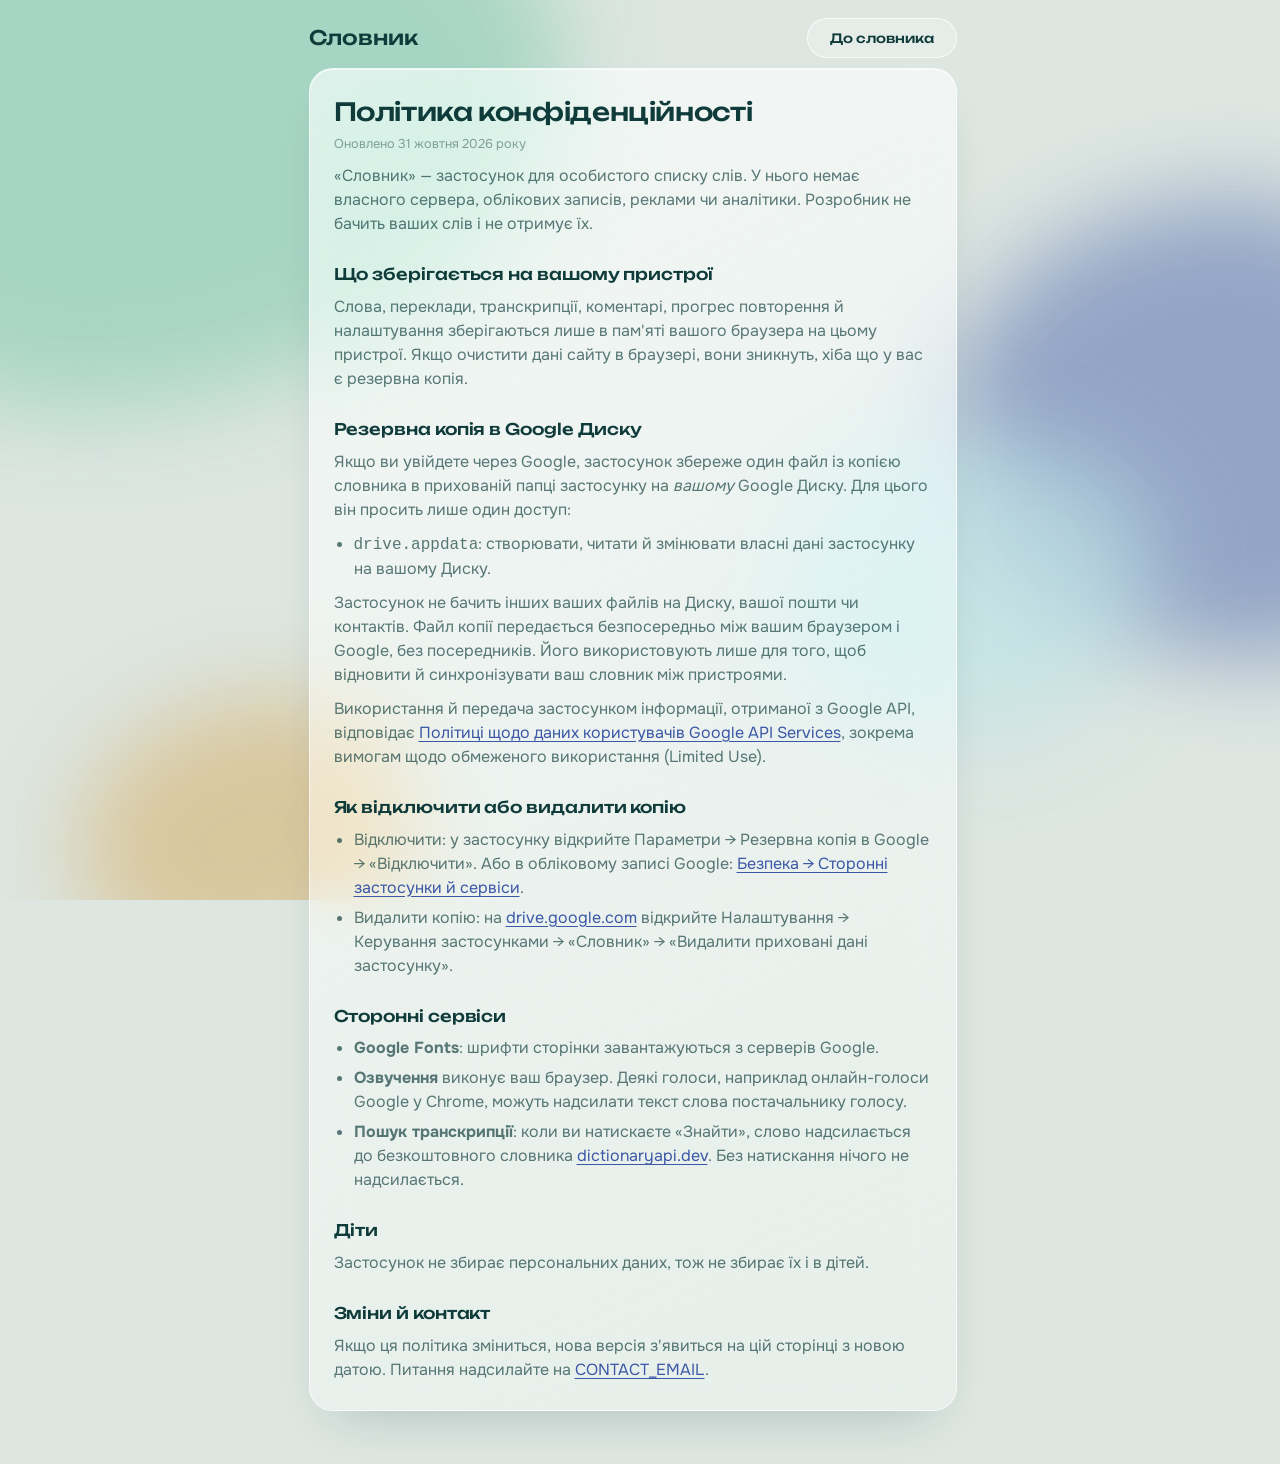
==== commit 9c157f6f: "Add theme switching functionality." ====
--- a/privacy.html
+++ b/privacy.html
@@ -11,6 +11,10 @@
   <link rel="preconnect" href="https://fonts.googleapis.com">
   <link rel="preconnect" href="https://fonts.gstatic.com" crossorigin>
   <link href="https://fonts.googleapis.com/css2?family=Onest:wght@400;500;600&family=Unbounded:wght@500&display=swap" rel="stylesheet">
+  <script>
+    // Тема з налаштувань застосовується до першого малювання, щоб не блимало
+    try { var t = localStorage.getItem('slovnyk.theme'); if (t === 'light' || t === 'dark') document.documentElement.dataset.theme = t; } catch (e) {}
+  </script>
   <link rel="stylesheet" href="styles.css">
   <style>
     body { padding-bottom: 40px; }
--- a/styles.css
+++ b/styles.css
@@ -80,7 +80,7 @@
 
 /* ============ База ============ */
 *, *::before, *::after { box-sizing: border-box; }
-html { -webkit-text-size-adjust: 100%; }
+html { -webkit-text-size-adjust: 100%; scrollbar-gutter: stable; }
 body {
   margin: 0;
   min-height: 100dvh;
@@ -110,6 +110,7 @@
   :root:not([data-theme="light"]) .p4 { opacity: .18; }
 }
 :root[data-theme="dark"] .pebble { opacity: .32; }
+:root[data-theme="dark"] .p4 { opacity: .18; }
 
 /* ============ Скло ============ */
 .glass {
@@ -350,7 +351,7 @@
   left: 50%; transform: translateX(-50%);
   bottom: calc(14px + env(safe-area-inset-bottom));
   width: min(568px, calc(100% - 32px));
-  display: grid; grid-template-columns: 1fr 1fr auto 1fr 1fr;
+  display: grid; grid-template-columns: minmax(0, 1fr) minmax(0, 1fr) auto minmax(0, 1fr) minmax(0, 1fr);
   align-items: center; gap: 2px;
   padding: 6px;
   border-radius: 26px;
@@ -672,24 +673,13 @@
 #chartTitle:focus { outline: none; }
 
 /* ============ Вузькі телефони ============ */
-@media (max-width: 400px) {
-  /* у нижній панелі підпис лише в активної вкладки, решта — іконки з прихованою назвою */
-  .dock button:not([aria-current="page"]):not(.dock-add) span {
-    position: absolute; width: 1px; height: 1px; overflow: hidden; clip: rect(0 0 0 0); white-space: nowrap;
-  }
-  .dock button svg { width: 24px; height: 24px; }
-  /* активна вкладка ширша, щоб її підпис вміщався повністю */
-  .dock { display: flex; }
-  .dock button { flex: 1 1 0; }
-  .dock button[aria-current="page"] { flex: 1.9 1 0; }
-  .dock .dock-add { flex: none; }
-}
 @media (max-width: 360px) {
   .today { padding: 22px 18px 18px; }
   .slab, .intro { padding-left: 20px; padding-right: 20px; }
   .panel { padding-left: 16px; padding-right: 16px; }
-  .stepper .icon-btn { width: 40px; height: 40px; }
-  .stepper input { width: 54px; }
+  .stepper { gap: 4px; }
+  .stepper .icon-btn { width: 38px; height: 38px; }
+  .stepper input { width: 48px; min-height: 40px; }
   .period { padding: 12px 12px 10px; }
   .period-num { font-size: 1.7rem; }
   .grades { gap: 6px; }
@@ -766,14 +756,6 @@
 .slab:not(.revealed) .form { visibility: hidden; }
 .row-forms { font-size: var(--t-s); color: var(--ink-faint); }
 
-/* ============ Готові набори ============ */
-.sets { list-style: none; margin: 16px 0 0; padding: 0; display: grid; gap: 10px; }
-.set-row { display: flex; align-items: center; justify-content: space-between; gap: 12px; padding: 12px 14px; border-radius: 18px; border: 1px solid var(--glass-edge); background: var(--glass-lo); }
-.set-text { display: grid; gap: 2px; min-width: 0; }
-.set-name { font: 500 var(--t-m)/1.3 var(--f-display); }
-.set-sub { font-size: var(--t-s); color: var(--ink-soft); }
-.set-row .btn { flex: none; }
-
 /* ============ Модальні вікна: поверх екрана, сторінка під ними не гортається ============ */
 /* .glass задає position: relative — тут повертаємо fixed (dialog.sheet сильніший за .glass) */
 dialog.sheet {
@@ -808,3 +790,77 @@
 .intro .row-btns { margin-top: 22px; }
 .intro .row-btns .btn { margin-top: 0; }
 .summary h2:focus { outline: none; }
+
+/* ============ Нижня панель: лише іконки ============ */
+.dock button span {
+  position: absolute; width: 1px; height: 1px; overflow: hidden; clip: rect(0 0 0 0); white-space: nowrap;
+}
+.dock button { min-height: 52px; padding: 4px 0; }
+.dock button svg { box-sizing: content-box; padding: 7px 16px; border-radius: 16px; width: 24px; height: 24px; transition: background-color .2s ease, color .2s ease; }
+.dock button[aria-current="page"] { background: none; }
+.dock button[aria-current="page"] svg { background: var(--glass-hi); color: var(--accent); box-shadow: inset 0 0 0 1px var(--glass-edge); }
+.dock button:not(.dock-add):hover svg { background: var(--glass-lo); }
+.dock button[aria-current="page"]:hover svg { background: var(--glass-hi); }
+
+/* підказки клавіш */
+kbd {
+  display: inline-block; min-width: 1.6em; padding: 1px 6px; margin: 0 2px;
+  border-radius: 6px; border: 1px solid var(--glass-edge); background: var(--glass-hi);
+  font: 500 .72rem/1.5 var(--f-body); color: var(--ink-soft); text-align: center;
+}
+.keys-hint kbd + kbd { margin-left: 0; }
+
+/* ============ Початок повторення: стос скляних карток ============ */
+.start { display: grid; gap: 16px; }
+.stack { position: relative; margin-bottom: calc(var(--layers, 0) * 13px); }
+.stack-card { position: relative; z-index: 2; border-radius: var(--r-slab); padding: 26px 22px 22px; }
+.stack-layer {
+  position: absolute; inset: 0; z-index: 1;
+  border-radius: var(--r-slab);
+  border: 1px solid var(--glass-edge);
+  background: linear-gradient(160deg, var(--glass-hi), var(--glass-lo));
+  -webkit-backdrop-filter: blur(10px); backdrop-filter: blur(10px);
+  box-shadow: inset 0 1px 0 var(--glass-edge), 0 14px 30px -20px var(--glass-shade);
+  transform-origin: 50% 100%;
+  animation: stack-in .6s var(--ease-out) both;
+}
+.stack-layer.l1 { --to: translateY(13px) scale(.955) rotate(-2.4deg); transform: var(--to); animation-delay: .05s; }
+.stack-layer.l2 { --to: translateY(26px) scale(.91) rotate(3.2deg); transform: var(--to); opacity: .75; z-index: 0; animation-delay: .12s; }
+@keyframes stack-in { from { transform: none; opacity: 0; } }
+.stack-card h2 { font: 500 var(--t-xl)/1.2 var(--f-display); letter-spacing: -.015em; }
+.mix { display: flex; gap: 3px; height: 10px; margin-top: 18px; }
+.mix i { display: block; border-radius: 5px; }
+.mix-due { background: var(--accent); flex: 0 0 auto; min-width: 10px; }
+.mix-new { background: var(--mint); flex: 1 1 0; box-shadow: inset 0 0 0 1px color-mix(in srgb, var(--st-done) 35%, transparent); }
+.mix-legend { display: flex; flex-wrap: wrap; gap: 6px 16px; margin-top: 10px; font-size: var(--t-s); color: var(--ink-soft); }
+.mix-legend span { display: inline-flex; align-items: center; gap: 6px; }
+.mix-dot { width: 9px; height: 9px; border-radius: 50%; display: inline-block; }
+.mix-dot.due { background: var(--accent); }
+.mix-dot.new { background: var(--mint); box-shadow: inset 0 0 0 1px color-mix(in srgb, var(--st-done) 35%, transparent); }
+.stack-foot { margin-top: 16px; padding-top: 14px; border-top: 1px solid var(--glass-edge); font-size: .92rem; color: var(--ink-soft); }
+.start .goal-strip { margin-top: 0; }
+.start-btn { width: 100%; min-height: 54px; font-size: var(--t-l); }
+.progress .icon-btn[data-act="exit"] { flex: none; }
+
+/* ============ Перемикач теми ============ */
+.segmented {
+  display: flex; gap: 4px; margin-top: 14px; padding: 4px;
+  border-radius: 16px; border: 1px solid var(--glass-edge); background: var(--glass-lo);
+}
+.segmented label { flex: 1 1 0; min-width: 0; cursor: pointer; }
+.segmented input { position: absolute; opacity: 0; width: 1px; height: 1px; }
+.segmented span {
+  display: flex; align-items: center; justify-content: center; gap: 7px;
+  min-height: 42px; padding: 0 8px; border-radius: 12px;
+  font-weight: 500; font-size: .92rem; color: var(--ink-soft);
+  transition: background-color .2s ease, color .2s ease, box-shadow .2s ease;
+}
+.segmented span svg { width: 18px; height: 18px; }
+.segmented input:checked + span { background: var(--glass-hi); color: var(--ink); box-shadow: inset 0 0 0 1px var(--glass-edge), 0 6px 14px -10px var(--glass-shade); }
+.segmented input:checked + span svg { color: var(--accent); }
+.segmented input:focus-visible + span { outline: 2px solid var(--accent); outline-offset: 2px; }
+
+/* Кнопка «+»: без «пігулки» вкладок; усі іконки панелі — по центру по вертикалі */
+.dock button { justify-content: center; }
+.dock .dock-add svg { padding: 0; width: 26px; height: 26px; border-radius: 0; background: none; box-shadow: none; }
+.dock .dock-add:hover svg { background: none; }
